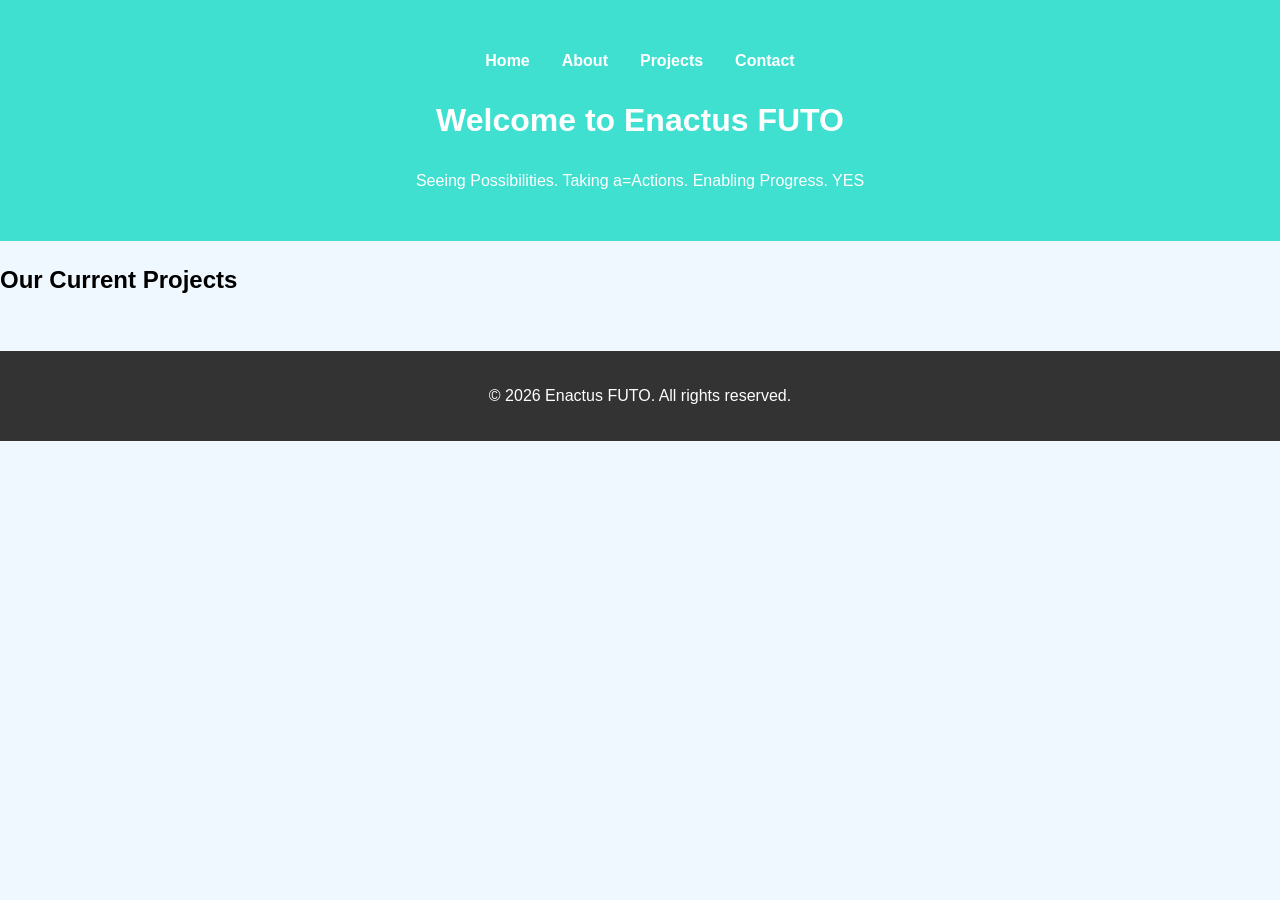
==== index.html @ 70b92ece "Update index.html" ====
<!DOCTYPE html>
<html lang="en">
<head>
  <meta charset="UTF-8">
  <meta name="viewport" content="width=device-width, initial-scale=1.0">
  <title>Enactus FUTO</title>
  <link rel="stylesheet" href="css/style.css">
</head>
<body>
  <header>
    <nav>
      <ul>
        <li><a href="index.html">Home</a></li>
        <li><a href="about.html">About</a></li>
        <li><a href="projects.html">Projects</a></li>
        <li><a href="contact.html">Contact</a></li>
      </ul>
    </nav>
    <h1>Welcome to Enactus FUTO</h1>
    <p>Seeing Possibilities. Taking a=Actions. Enabling Progress. YES</p>
  </header>

  <main>
    <section id="highlight">
      <h2>Our Current Projects</h2>
      <div class="projects-container">
        <!-- Project cards go here -->
      </div>
    </section>
  </main>

  <footer>
    <p>&copy; 2026 Enactus FUTO. All rights reserved.</p>
  </footer>
</body>
</html>
---- css/style.css ----
body {
  font-family: Arial, sans-serif;
  margin: 0;
  padding: 0;
  line-height: 1.6;
  background-color: #f0f8ff; /* turquoise-ish vibe */
}

header {
  background-color: #40e0d0; /* turquoise */
  color: white;
  text-align: center;
  padding: 2rem 1rem;
}

nav ul {
  list-style: none;
  padding: 0;
  display: flex;
  justify-content: center;
  gap: 2rem;
}

nav a {
  color: white;
  text-decoration: none;
  font-weight: bold;
}

.projects-container {
  display: flex;
  flex-wrap: wrap;
  justify-content: center;
  gap: 1rem;
  padding: 1rem;
}

footer {
  text-align: center;
  padding: 1rem;
  background-color: #333;
  color: white;
}
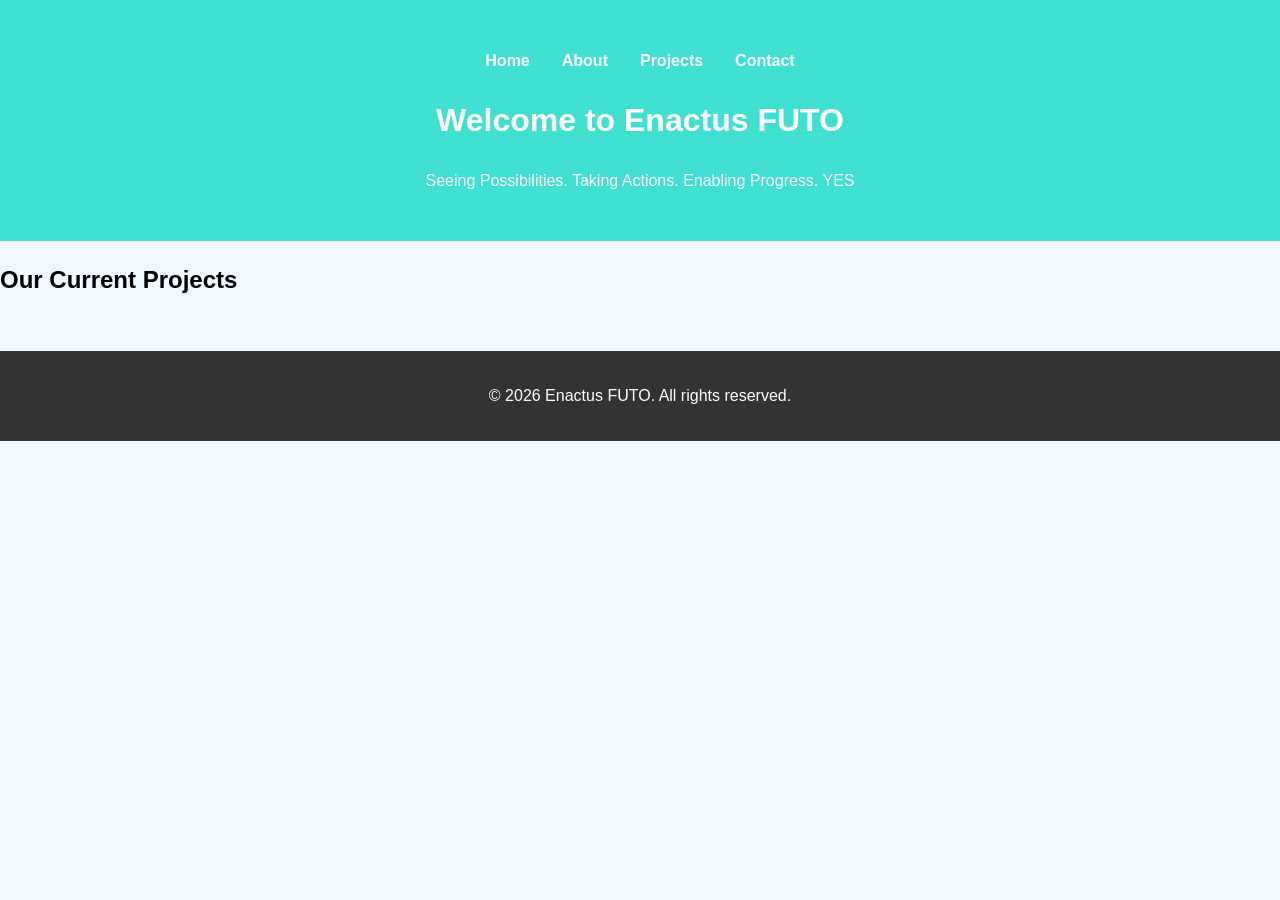
==== commit 3a50fb40: "Update index.html" ====
--- a/index.html
+++ b/index.html
@@ -17,7 +17,7 @@
       </ul>
     </nav>
     <h1>Welcome to Enactus FUTO</h1>
-    <p>Seeing Possibilities. Taking a=Actions. Enabling Progress. YES</p>
+    <p>Seeing Possibilities. Taking Actions. Enabling Progress. YES</p>
   </header>
 
   <main>
@@ -35,3 +35,4 @@
 </body>
 </html>
 
+
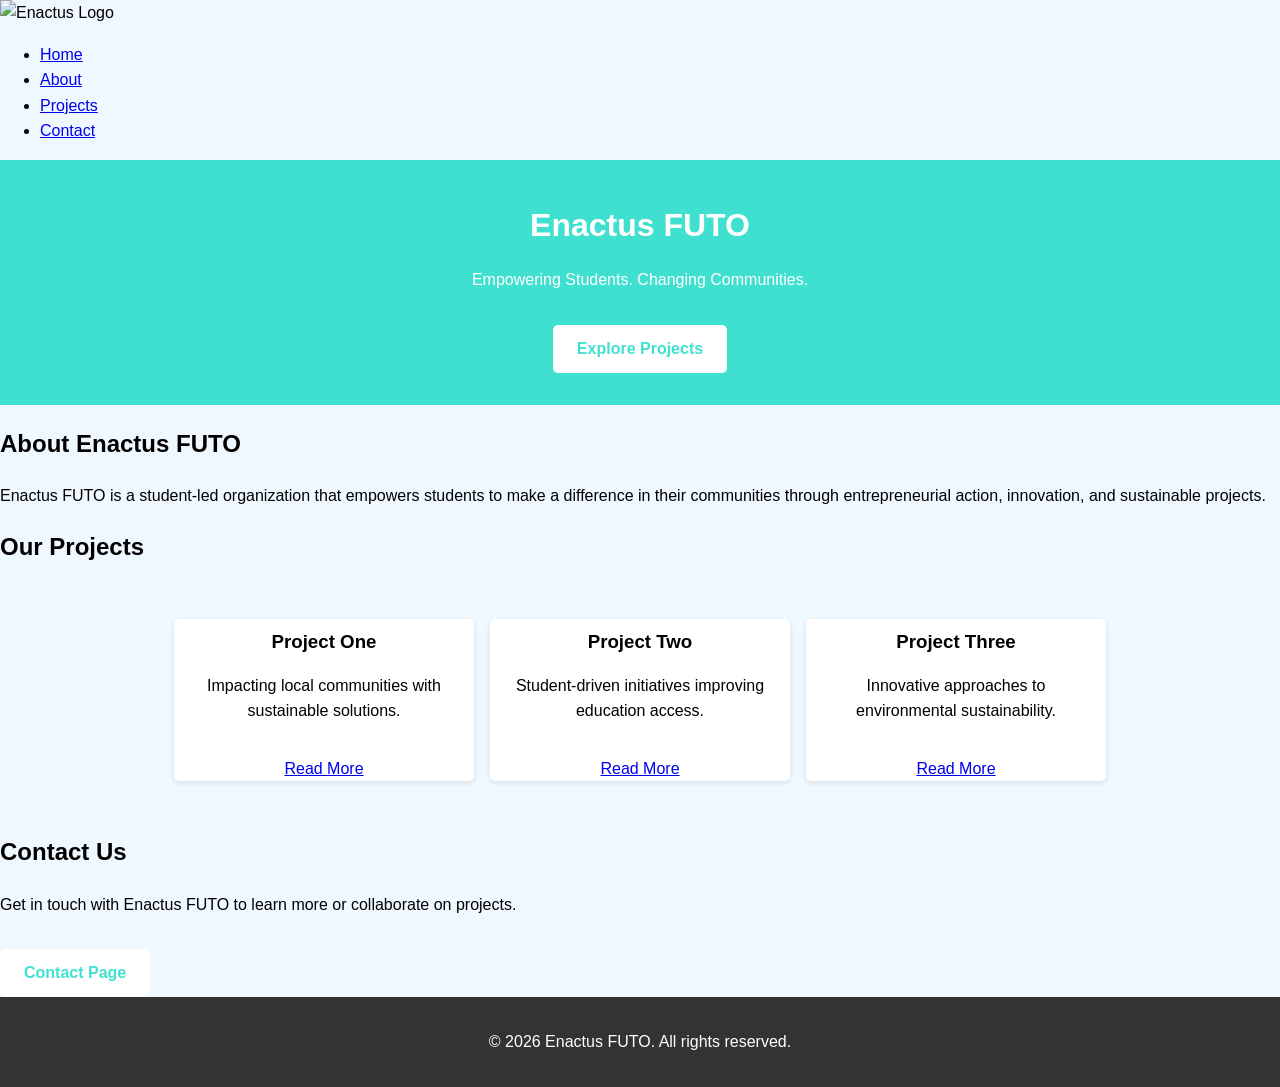
==== commit f32a7ba8: "Update index.html" ====
--- a/index.html
+++ b/index.html
@@ -5,34 +5,76 @@
   <meta name="viewport" content="width=device-width, initial-scale=1.0">
   <title>Enactus FUTO</title>
   <link rel="stylesheet" href="css/style.css">
+  <script defer src="js/main.js"></script>
+  <link href="https://fonts.googleapis.com/css2?family=Poppins:wght@600;700&family=Roboto&display=swap" rel="stylesheet">
 </head>
 <body>
-  <header>
-    <nav>
-      <ul>
-        <li><a href="index.html">Home</a></li>
-        <li><a href="about.html">About</a></li>
-        <li><a href="projects.html">Projects</a></li>
-        <li><a href="contact.html">Contact</a></li>
-      </ul>
-    </nav>
-    <h1>Welcome to Enactus FUTO</h1>
-    <p>Seeing Possibilities. Taking Actions. Enabling Progress. YES</p>
+
+  <!-- Navbar -->
+  <nav class="navbar">
+    <img src="assets/logos/enactus-logo.png" alt="Enactus Logo" class="logo">
+    <ul>
+      <li><a href="#home">Home</a></li>
+      <li><a href="#about">About</a></li>
+      <li><a href="#projects">Projects</a></li>
+      <li><a href="#contact">Contact</a></li>
+    </ul>
+  </nav>
+
+  <!-- Hero -->
+  <header id="home" class="hero">
+    <h1>Enactus FUTO</h1>
+    <p>Empowering Students. Changing Communities.</p>
+    <a href="#projects" class="btn">Explore Projects</a>
   </header>
 
-  <main>
-    <section id="highlight">
-      <h2>Our Current Projects</h2>
-      <div class="projects-container">
-        <!-- Project cards go here -->
+  <!-- About Preview -->
+  <section id="about" class="fade-in">
+    <h2>About Enactus FUTO</h2>
+    <p>Enactus FUTO is a student-led organization that empowers students to make a difference in their communities through entrepreneurial action, innovation, and sustainable projects.</p>
+  </section>
+
+  <!-- Projects Preview -->
+  <section id="projects" class="fade-in">
+    <h2>Our Projects</h2>
+    <div class="projects-container">
+      <div class="project-card">
+        <div class="project-img" style="background-image:url('assets/images/project1.jpg')"></div>
+        <div class="project-info">
+          <h3>Project One</h3>
+          <p>Impacting local communities with sustainable solutions.</p>
+          <a href="#" class="btn-small">Read More</a>
+        </div>
       </div>
-    </section>
-  </main>
+      <div class="project-card">
+        <div class="project-img" style="background-image:url('assets/images/project2.jpg')"></div>
+        <div class="project-info">
+          <h3>Project Two</h3>
+          <p>Student-driven initiatives improving education access.</p>
+          <a href="#" class="btn-small">Read More</a>
+        </div>
+      </div>
+      <div class="project-card">
+        <div class="project-img" style="background-image:url('assets/images/project3.jpg')"></div>
+        <div class="project-info">
+          <h3>Project Three</h3>
+          <p>Innovative approaches to environmental sustainability.</p>
+          <a href="#" class="btn-small">Read More</a>
+        </div>
+      </div>
+    </div>
+  </section>
+
+  <!-- Contact Preview -->
+  <section id="contact" class="fade-in">
+    <h2>Contact Us</h2>
+    <p>Get in touch with Enactus FUTO to learn more or collaborate on projects.</p>
+    <a href="contact.html" class="btn">Contact Page</a>
+  </section>
 
   <footer>
     <p>&copy; 2026 Enactus FUTO. All rights reserved.</p>
   </footer>
+
 </body>
 </html>
-
-
--- a/css/style.css
+++ b/css/style.css
@@ -2,29 +2,62 @@
   font-family: Arial, sans-serif;
   margin: 0;
   padding: 0;
+  background-color: #f0f8ff; /* turquoise vibe */
   line-height: 1.6;
-  background-color: #f0f8ff; /* turquoise-ish vibe */
 }
 
 header {
-  background-color: #40e0d0; /* turquoise */
+  background-color: #40e0d0;
   color: white;
   text-align: center;
-  padding: 2rem 1rem;
 }
 
-nav ul {
+header nav {
+  display: flex;
+  justify-content: space-between;
+  align-items: center;
+  padding: 1rem 2rem;
+}
+
+header nav ul {
+  display: flex;
   list-style: none;
-  padding: 0;
-  display: flex;
-  justify-content: center;
   gap: 2rem;
 }
 
-nav a {
+header nav a {
   color: white;
   text-decoration: none;
   font-weight: bold;
+}
+
+.logo {
+  width: 60px;
+  height: auto;
+}
+
+.hero {
+  padding: 2rem;
+}
+
+.hero h1 {
+  margin: 0.5rem 0;
+}
+
+.btn {
+  display: inline-block;
+  background-color: #fff;
+  color: #40e0d0;
+  padding: 0.7rem 1.5rem;
+  border-radius: 5px;
+  text-decoration: none;
+  margin-top: 1rem;
+  font-weight: bold;
+}
+
+.btn:hover {
+  background-color: #40e0d0;
+  color: #fff;
 }
 
 .projects-container {
@@ -32,7 +65,63 @@
   flex-wrap: wrap;
   justify-content: center;
   gap: 1rem;
-  padding: 1rem;
+  padding: 2rem;
+}
+
+.project-card {
+  background-color: white;
+  border-radius: 5px;
+  overflow: hidden;
+  width: 300px;
+  box-shadow: 0 2px 5px rgba(0,0,0,0.1);
+  text-align: center;
+}
+
+.project-card img {
+  width: 100%;
+  height: 200px;
+  object-fit: cover;
+}
+
+.project-card h3 {
+  margin: 0.5rem 0;
+}
+
+.project-card p {
+  padding: 0 1rem 1rem;
+}
+
+.page-content {
+  padding: 2rem;
+  max-width: 1000px;
+  margin: auto;
+}
+
+form {
+  display: flex;
+  flex-direction: column;
+  gap: 1rem;
+}
+
+input, textarea {
+  padding: 0.5rem;
+  border-radius: 5px;
+  border: 1px solid #ccc;
+  width: 100%;
+}
+
+button {
+  padding: 0.7rem;
+  background-color: #40e0d0;
+  border: none;
+  color: white;
+  font-weight: bold;
+  border-radius: 5px;
+  cursor: pointer;
+}
+
+button:hover {
+  background-color: #36c5b8;
 }
 
 footer {
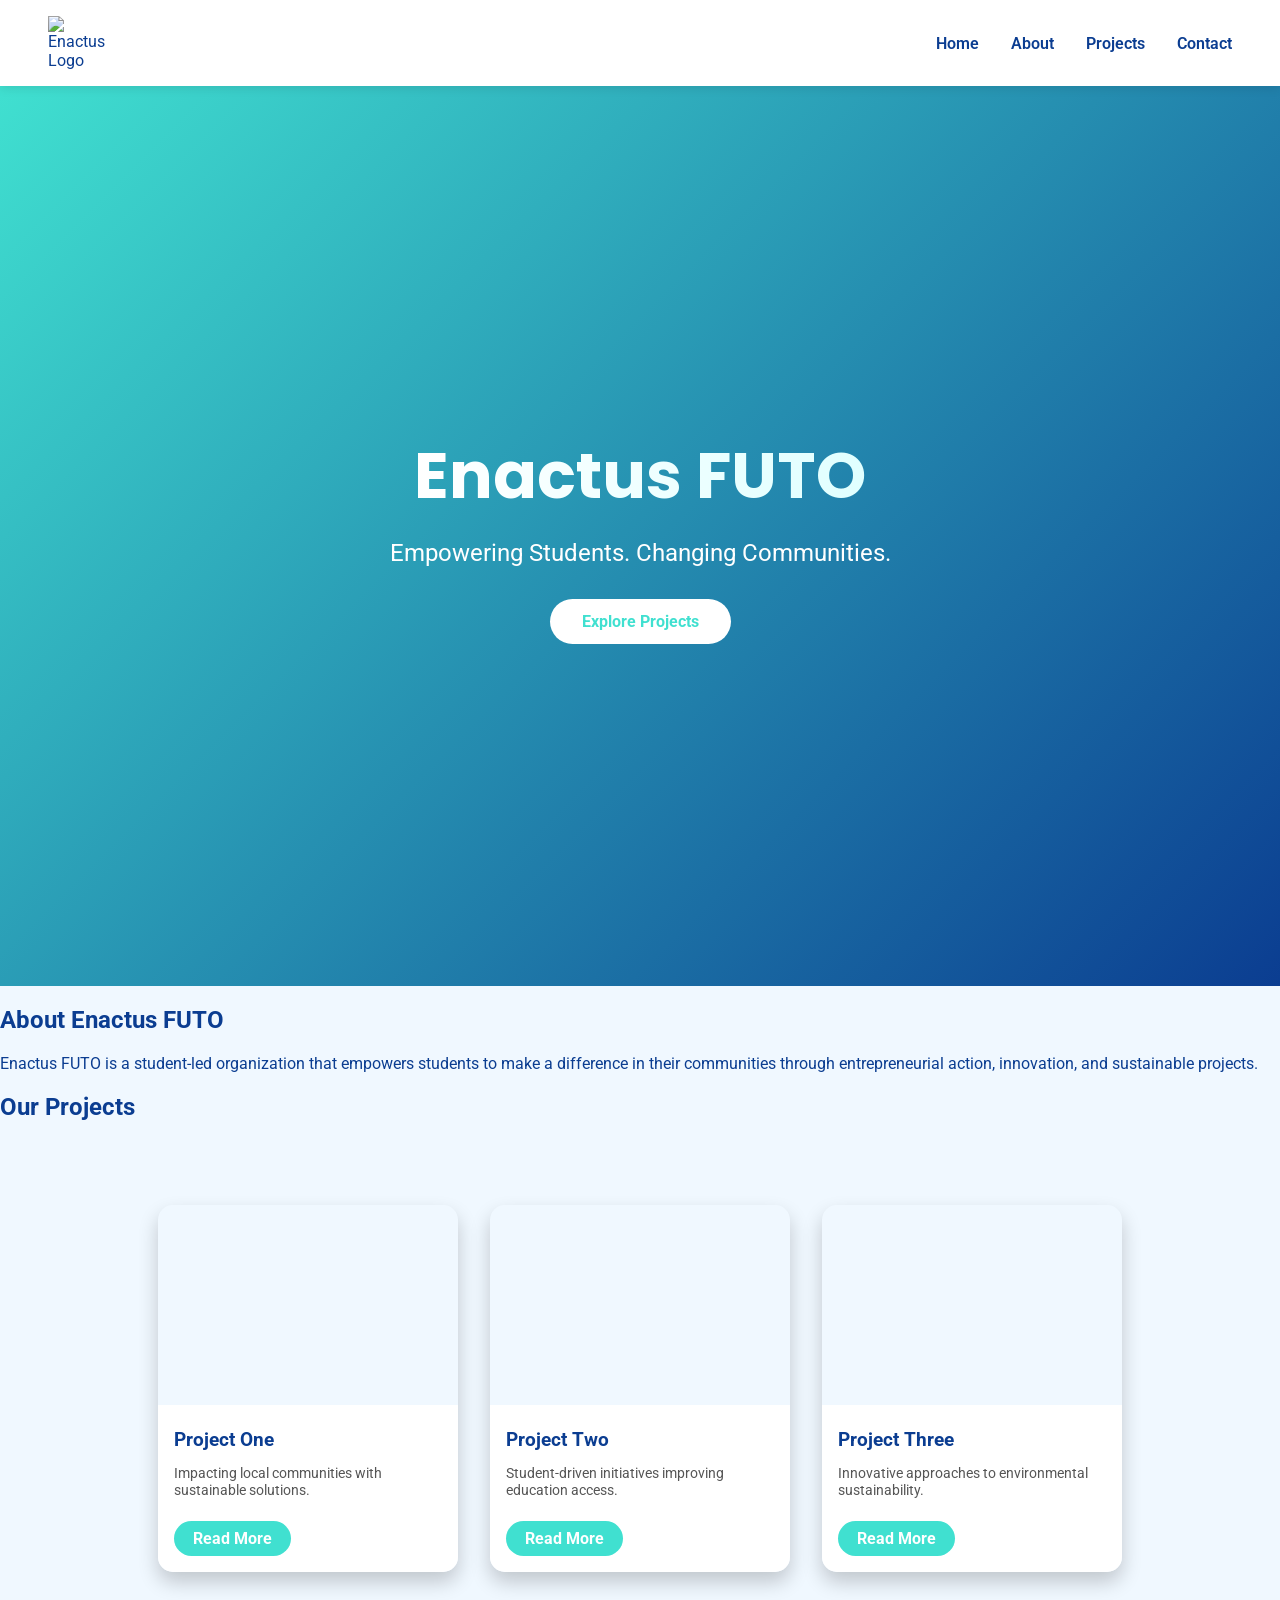
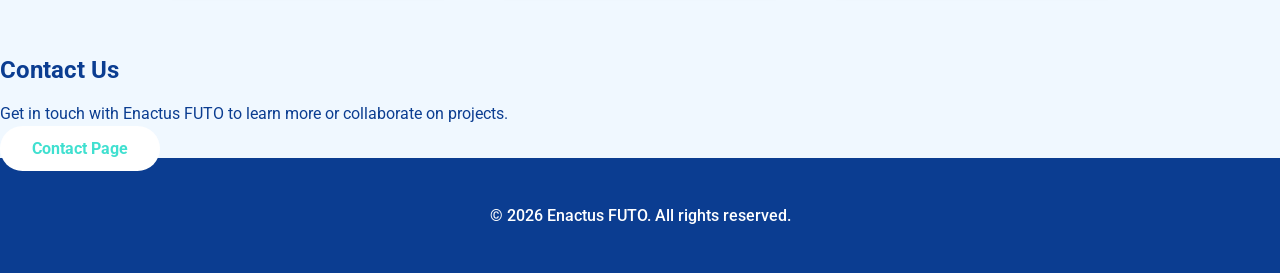
==== commit e732929d: "Update index.html" ====
--- a/index.html
+++ b/index.html
@@ -14,10 +14,10 @@
   <nav class="navbar">
     <img src="assets/logos/enactus-logo.png" alt="Enactus Logo" class="logo">
     <ul>
-      <li><a href="#home">Home</a></li>
-      <li><a href="#about">About</a></li>
-      <li><a href="#projects">Projects</a></li>
-      <li><a href="#contact">Contact</a></li>
+      <li><a href="index.html">Home</a></li>
+      <li><a href="about.html">About</a></li>
+      <li><a href="projects.html">Projects</a></li>
+      <li><a href="contact.html">Contact</a></li>
     </ul>
   </nav>
 
@@ -78,3 +78,4 @@
 
 </body>
 </html>
+
--- a/css/style.css
+++ b/css/style.css
@@ -1,34 +1,43 @@
+/* Fonts */
+@import url('https://fonts.googleapis.com/css2?family=Poppins:wght@600;700&family=Roboto&display=swap');
+
 body {
-  font-family: Arial, sans-serif;
+  font-family: 'Roboto', sans-serif;
   margin: 0;
   padding: 0;
-  background-color: #f0f8ff; /* turquoise vibe */
-  line-height: 1.6;
+  background-color: #f0f8ff;
+  color: #0B3D91;
+  scroll-behavior: smooth;
 }
 
-header {
-  background-color: #40e0d0;
-  color: white;
-  text-align: center;
-}
-
-header nav {
+/* Navbar */
+.navbar {
   display: flex;
   justify-content: space-between;
   align-items: center;
-  padding: 1rem 2rem;
+  padding: 1rem 3rem;
+  position: sticky;
+  top: 0;
+  background-color: rgba(255,255,255,0.95);
+  box-shadow: 0 2px 10px rgba(0,0,0,0.1);
+  z-index: 1000;
 }
 
-header nav ul {
+.navbar ul {
   display: flex;
   list-style: none;
   gap: 2rem;
 }
 
-header nav a {
-  color: white;
+.navbar a {
   text-decoration: none;
-  font-weight: bold;
+  color: #0B3D91;
+  font-weight: 600;
+  transition: color 0.3s ease;
+}
+
+.navbar a:hover {
+  color: #40E0D0;
 }
 
 .logo {
@@ -36,67 +45,115 @@
   height: auto;
 }
 
+/* Hero */
 .hero {
-  padding: 2rem;
+  height: 100vh;
+  display: flex;
+  flex-direction: column;
+  justify-content: center;
+  align-items: center;
+  background: linear-gradient(135deg, #40E0D0, #0B3D91);
+  color: white;
+  text-align: center;
 }
 
 .hero h1 {
-  margin: 0.5rem 0;
+  font-family: 'Poppins', sans-serif;
+  font-size: 4rem;
+  margin: 0;
+  background: linear-gradient(to right, #fff, #e0ffff);
+  -webkit-background-clip: text;
+  -webkit-text-fill-color: transparent;
+}
+
+.hero p {
+  font-size: 1.5rem;
+  margin: 1rem 0 2rem 0;
 }
 
 .btn {
-  display: inline-block;
   background-color: #fff;
-  color: #40e0d0;
-  padding: 0.7rem 1.5rem;
-  border-radius: 5px;
+  color: #40E0D0;
+  padding: 0.8rem 2rem;
+  border-radius: 50px;
+  font-weight: bold;
   text-decoration: none;
-  margin-top: 1rem;
-  font-weight: bold;
+  transition: 0.3s ease;
 }
 
 .btn:hover {
-  background-color: #40e0d0;
-  color: #fff;
+  background-color: #40E0D0;
+  color: white;
+  transform: translateY(-3px);
 }
 
+/* Projects */
 .projects-container {
   display: flex;
   flex-wrap: wrap;
   justify-content: center;
-  gap: 1rem;
-  padding: 2rem;
+  gap: 2rem;
+  padding: 4rem 2rem;
 }
 
 .project-card {
-  background-color: white;
-  border-radius: 5px;
+  width: 300px;
+  border-radius: 15px;
   overflow: hidden;
-  width: 300px;
-  box-shadow: 0 2px 5px rgba(0,0,0,0.1);
-  text-align: center;
+  box-shadow: 0 10px 20px rgba(0,0,0,0.2);
+  transition: transform 0.3s ease, box-shadow 0.3s ease;
+  cursor: pointer;
 }
 
-.project-card img {
-  width: 100%;
-  height: 200px;
-  object-fit: cover;
+.project-card:hover {
+  transform: translateY(-10px);
+  box-shadow: 0 15px 25px rgba(0,0,0,0.3);
 }
 
-.project-card h3 {
+.project-img {
+  height: 200px;
+  background-size: cover;
+  background-position: center;
+}
+
+.project-info {
+  padding: 1rem;
+  background-color: white;
+}
+
+.project-info h3 {
   margin: 0.5rem 0;
 }
 
-.project-card p {
-  padding: 0 1rem 1rem;
+.project-info p {
+  font-size: 0.9rem;
+  color: #555;
 }
 
+.btn-small {
+  display: inline-block;
+  margin-top: 0.5rem;
+  padding: 0.5rem 1.2rem;
+  background-color: #40E0D0;
+  color: white;
+  border-radius: 25px;
+  text-decoration: none;
+  font-weight: bold;
+  transition: 0.3s ease;
+}
+
+.btn-small:hover {
+  background-color: #0B3D91;
+}
+
+/* Sections */
 .page-content {
-  padding: 2rem;
+  padding: 4rem 2rem;
   max-width: 1000px;
   margin: auto;
 }
 
+/* Form */
 form {
   display: flex;
   flex-direction: column;
@@ -112,7 +169,7 @@
 
 button {
   padding: 0.7rem;
-  background-color: #40e0d0;
+  background-color: #40E0D0;
   border: none;
   color: white;
   font-weight: bold;
@@ -121,12 +178,18 @@
 }
 
 button:hover {
-  background-color: #36c5b8;
+  background-color: #0B3D91;
 }
 
+/* Footer */
 footer {
   text-align: center;
-  padding: 1rem;
-  background-color: #333;
+  padding: 2rem;
+  background-color: #0B3D91;
   color: white;
+  font-weight: 500;
 }
+
+/* Fade-in Animations */
+.fade-in { opacity: 0; transform: translateY(50px); transition: all 1s ease; }
+.fade-in.appear { opacity: 1; transform: translateY(0); }
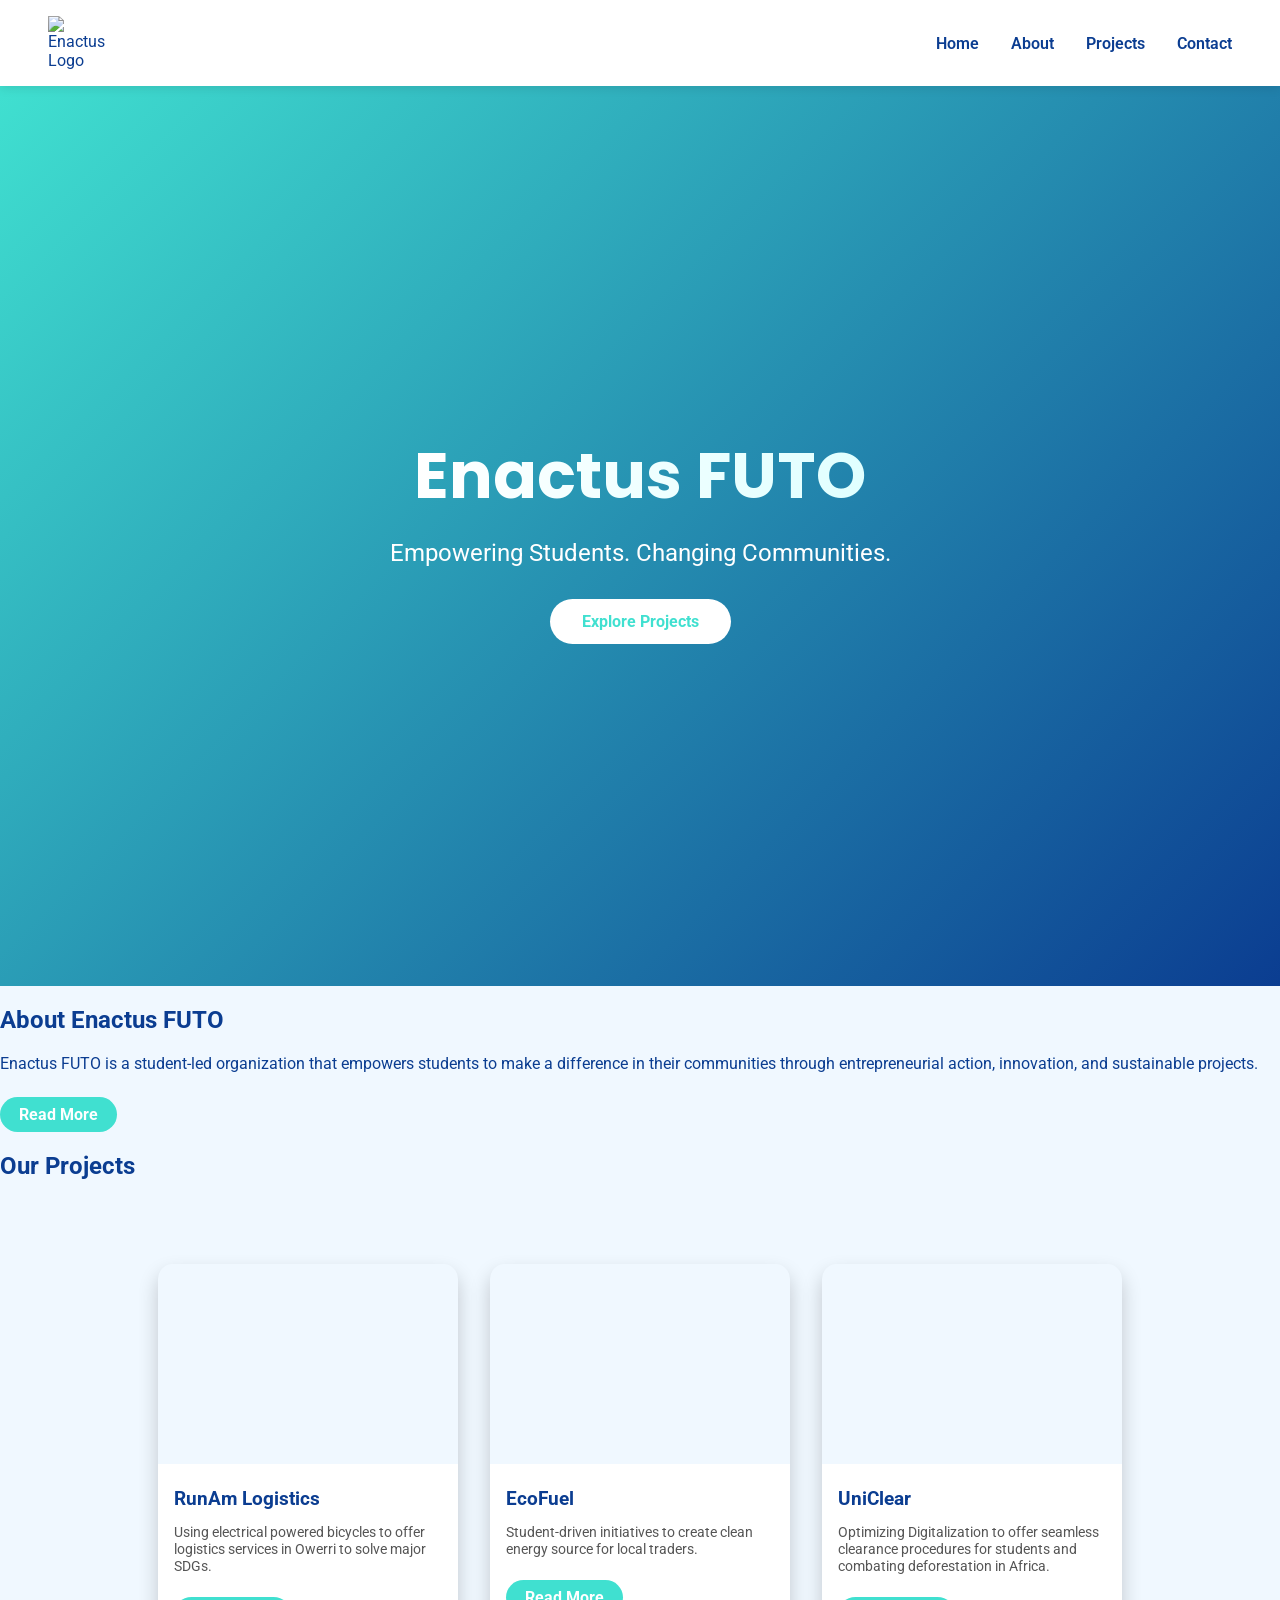
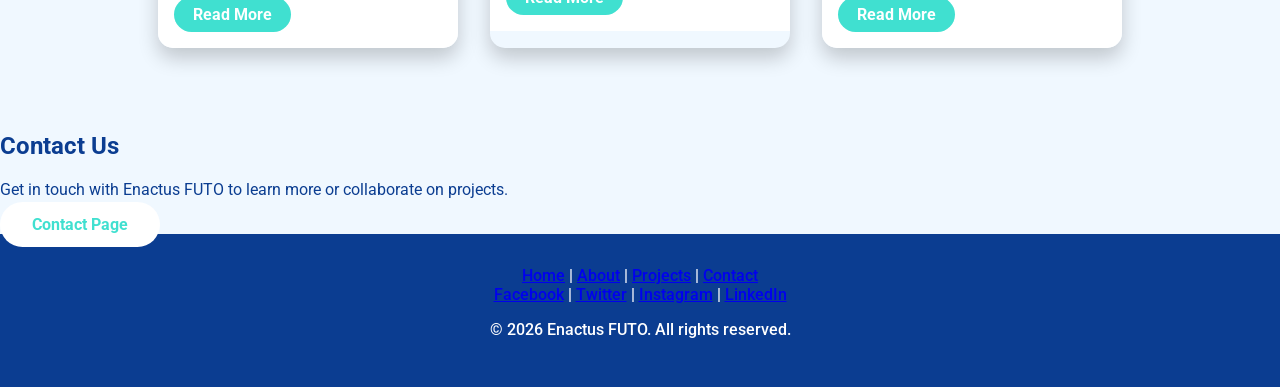
==== commit e32b512c: "Update index.html" ====
--- a/index.html
+++ b/index.html
@@ -4,9 +4,29 @@
   <meta charset="UTF-8">
   <meta name="viewport" content="width=device-width, initial-scale=1.0">
   <title>Enactus FUTO</title>
+
+  <!-- SEO Meta -->
+  <meta name="description" content="Enactus FUTO: Empowering students to change communities through sustainable projects and social innovation.">
+  <meta name="keywords" content="Enactus, FUTO, student projects, social innovation, community development, Nigeria, sustainable projects">
+  <meta name="author" content="Enactus FUTO">
+  <meta name="robots" content="index, follow">
+
+  <!-- Open Graph -->
+  <meta property="og:title" content="Enactus FUTO - Empowering Students, Changing Communities">
+  <meta property="og:description" content="Join Enactus FUTO in creating sustainable social impact through innovative student-led projects.">
+  <meta property="og:image" content="https://yourdomain.com/assets/logos/enactus-logo.png">
+  <meta property="og:url" content="https://yourdomain.com">
+  <meta property="og:type" content="website">
+
+  <!-- Twitter Card -->
+  <meta name="twitter:card" content="summary_large_image">
+  <meta name="twitter:title" content="Enactus FUTO - Empowering Students, Changing Communities">
+  <meta name="twitter:description" content="Join Enactus FUTO in creating sustainable social impact through innovative student-led projects.">
+  <meta name="twitter:image" content="https://yourdomain.com/assets/logos/enactus-logo.png">
+
   <link rel="stylesheet" href="css/style.css">
+  <link href="https://fonts.googleapis.com/css2?family=Poppins:wght@600;700&family=Roboto&display=swap" rel="stylesheet">
   <script defer src="js/main.js"></script>
-  <link href="https://fonts.googleapis.com/css2?family=Poppins:wght@600;700&family=Roboto&display=swap" rel="stylesheet">
 </head>
 <body>
 
@@ -25,13 +45,14 @@
   <header id="home" class="hero">
     <h1>Enactus FUTO</h1>
     <p>Empowering Students. Changing Communities.</p>
-    <a href="#projects" class="btn">Explore Projects</a>
+    <a href="projects.html" class="btn">Explore Projects</a>
   </header>
 
   <!-- About Preview -->
   <section id="about" class="fade-in">
     <h2>About Enactus FUTO</h2>
     <p>Enactus FUTO is a student-led organization that empowers students to make a difference in their communities through entrepreneurial action, innovation, and sustainable projects.</p>
+    <a href="about.html" class="btn-small">Read More</a>
   </section>
 
   <!-- Projects Preview -->
@@ -39,27 +60,27 @@
     <h2>Our Projects</h2>
     <div class="projects-container">
       <div class="project-card">
-        <div class="project-img" style="background-image:url('assets/images/project1.jpg')"></div>
+        <div class="project-img" style="background-image:url('assets/images/project1.jpg')" alt="Project One"></div>
         <div class="project-info">
-          <h3>Project One</h3>
-          <p>Impacting local communities with sustainable solutions.</p>
-          <a href="#" class="btn-small">Read More</a>
+          <h3>RunAm Logistics</h3>
+          <p>Using electrical powered bicycles to offer logistics services in Owerri to solve major SDGs.</p>
+          <a href="projects.html" class="btn-small">Read More</a>
         </div>
       </div>
       <div class="project-card">
-        <div class="project-img" style="background-image:url('assets/images/project2.jpg')"></div>
+        <div class="project-img" style="background-image:url('assets/images/project2.jpg')" alt="Project Two"></div>
         <div class="project-info">
-          <h3>Project Two</h3>
-          <p>Student-driven initiatives improving education access.</p>
-          <a href="#" class="btn-small">Read More</a>
+          <h3>EcoFuel</h3>
+          <p>Student-driven initiatives to create clean energy source for local traders.</p>
+          <a href="projects.html" class="btn-small">Read More</a>
         </div>
       </div>
       <div class="project-card">
-        <div class="project-img" style="background-image:url('assets/images/project3.jpg')"></div>
+        <div class="project-img" style="background-image:url('assets/images/project3.jpg')" alt="Project Three"></div>
         <div class="project-info">
-          <h3>Project Three</h3>
-          <p>Innovative approaches to environmental sustainability.</p>
-          <a href="#" class="btn-small">Read More</a>
+          <h3>UniClear</h3>
+          <p>Optimizing Digitalization to offer seamless clearance procedures for students and combating deforestation in Africa.</p>
+          <a href="projects.html" class="btn-small">Read More</a>
         </div>
       </div>
     </div>
@@ -72,10 +93,24 @@
     <a href="contact.html" class="btn">Contact Page</a>
   </section>
 
+  <!-- Footer -->
   <footer>
-    <p>&copy; 2026 Enactus FUTO. All rights reserved.</p>
+    <div class="footer-container">
+      <div class="footer-links">
+        <a href="index.html">Home</a> |
+        <a href="about.html">About</a> |
+        <a href="projects.html">Projects</a> |
+        <a href="contact.html">Contact</a>
+      </div>
+      <div class="footer-social">
+        <a href="https://facebook.com/enactusfuto" target="_blank">Facebook</a> |
+        <a href="https://twitter.com/enactusfuto" target="_blank">Twitter</a> |
+        <a href="https://instagram.com/enactusfuto" target="_blank">Instagram</a> |
+        <a href="https://linkedin.com/company/enactusfuto" target="_blank">LinkedIn</a>
+      </div>
+      <p>&copy; 2026 Enactus FUTO. All rights reserved.</p>
+    </div>
   </footer>
 
 </body>
 </html>
-
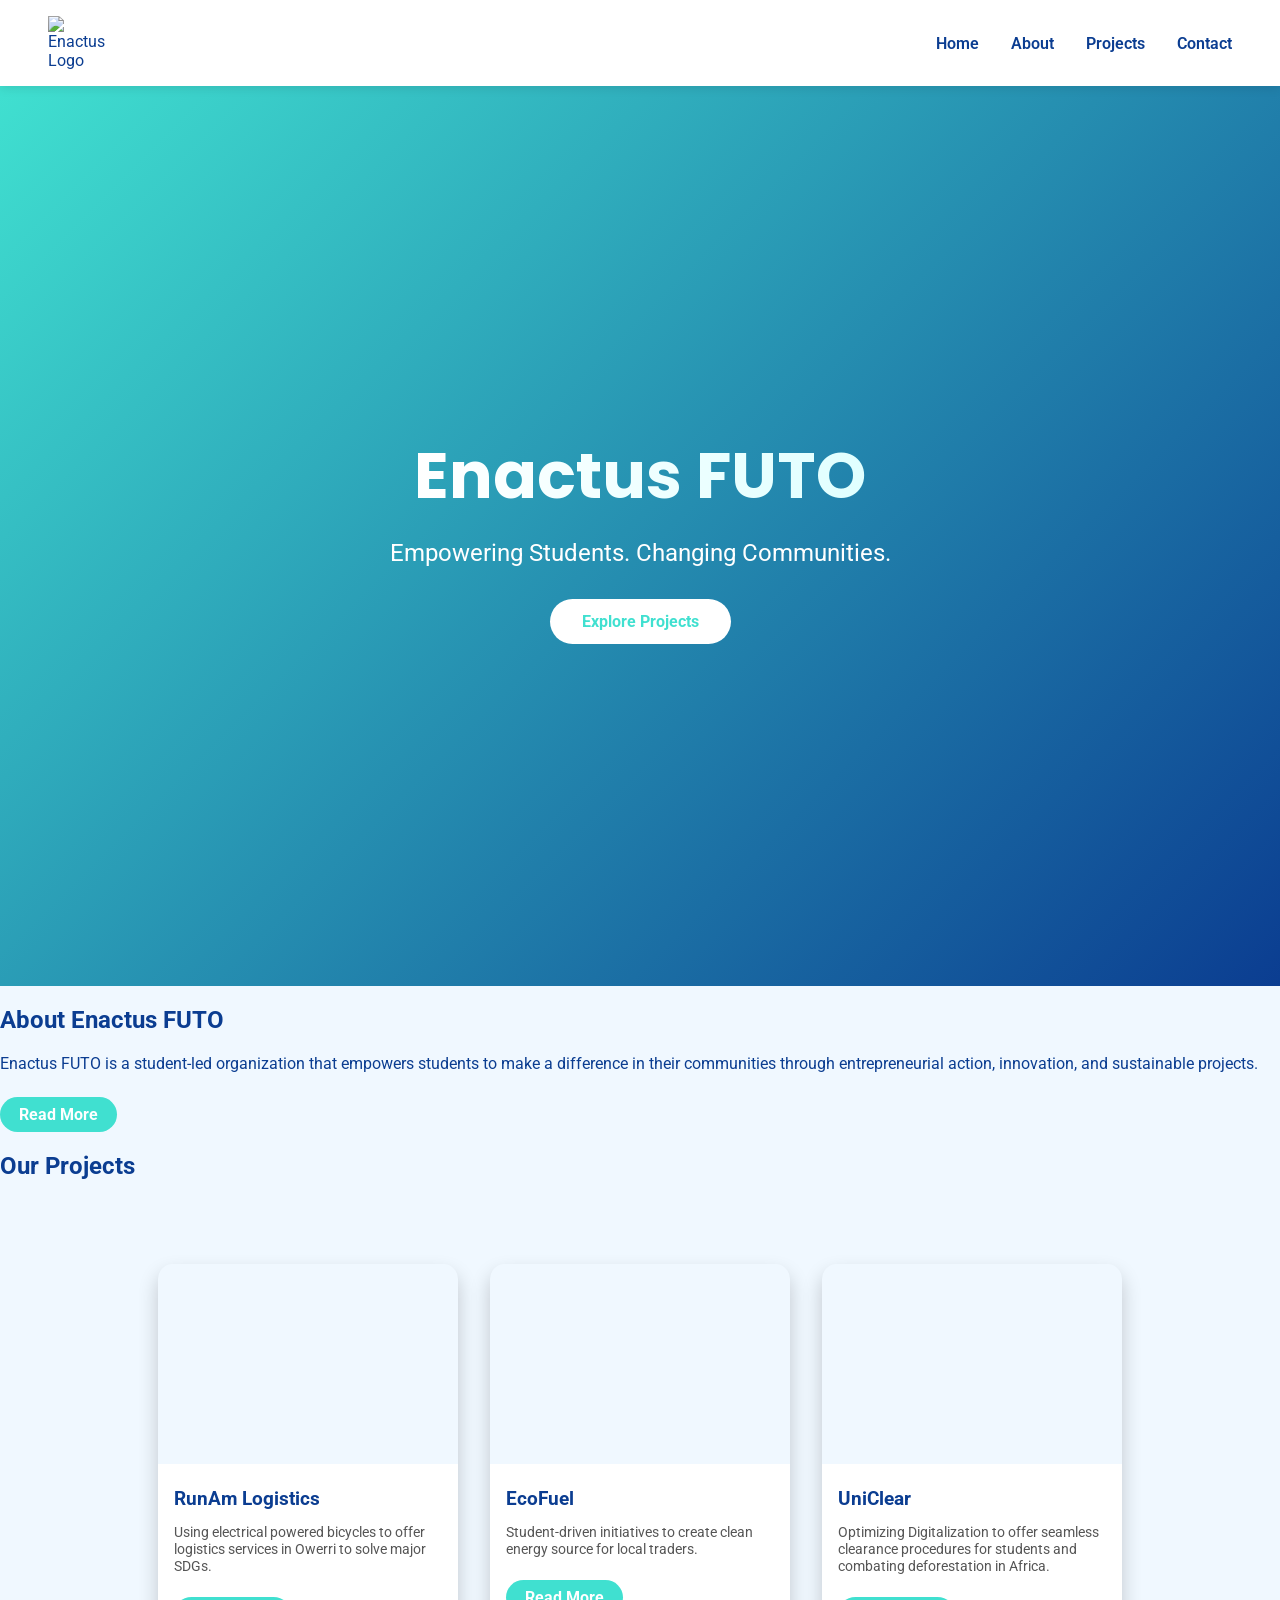
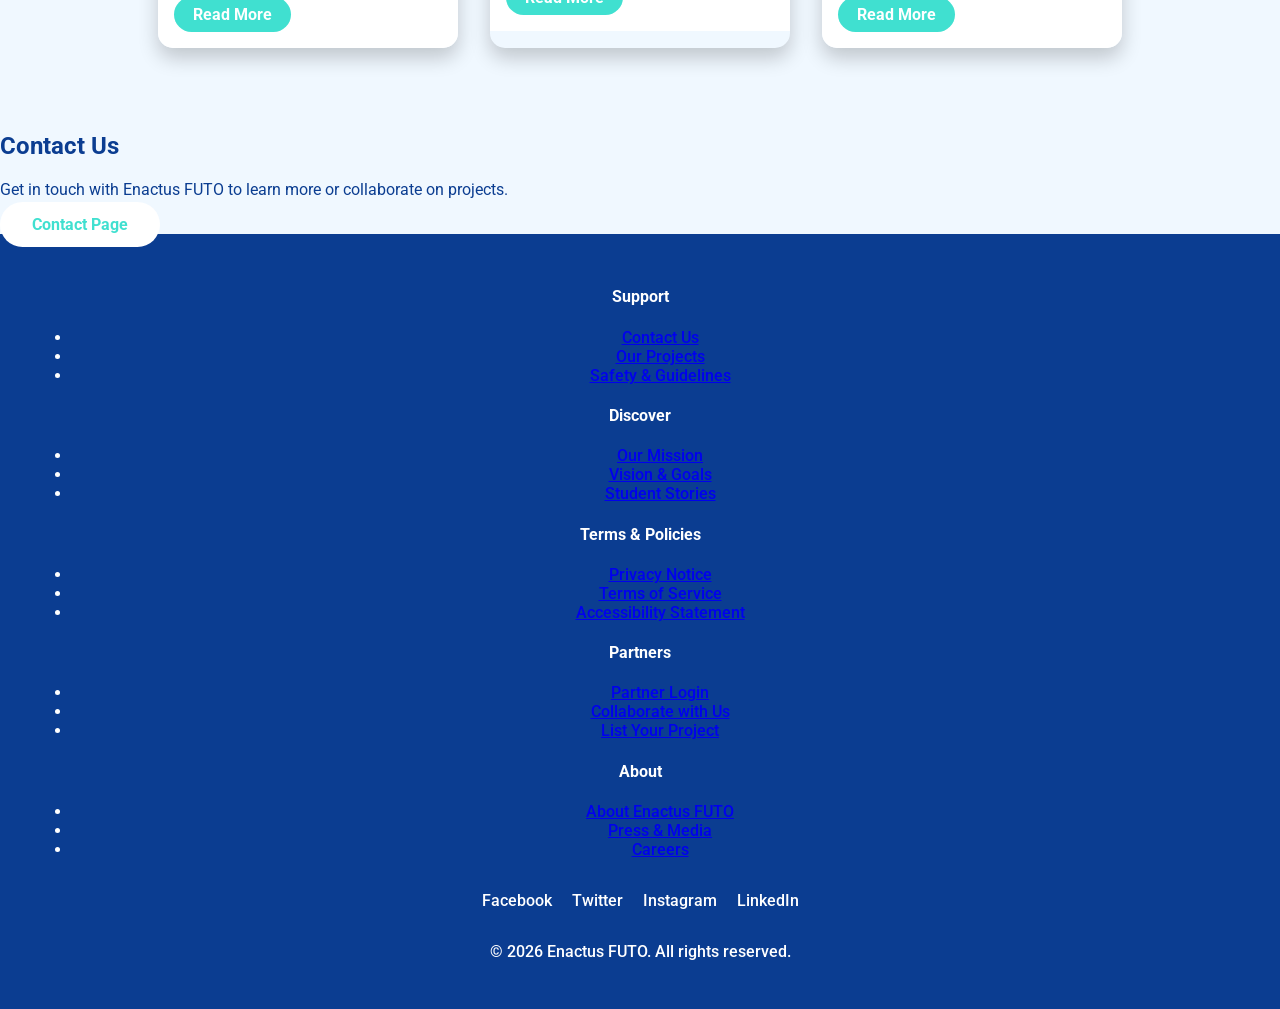
==== commit caba7450: "Update index.html" ====
--- a/index.html
+++ b/index.html
@@ -96,19 +96,70 @@
   <!-- Footer -->
   <footer>
     <div class="footer-container">
-      <div class="footer-links">
-        <a href="index.html">Home</a> |
-        <a href="about.html">About</a> |
-        <a href="projects.html">Projects</a> |
-        <a href="contact.html">Contact</a>
+
+      <div class="footer-columns">
+
+        <!-- Support -->
+        <div class="footer-column">
+          <h4>Support</h4>
+          <ul>
+            <li><a href="contact.html">Contact Us</a></li>
+            <li><a href="projects.html">Our Projects</a></li>
+            <li><a href="#">Safety & Guidelines</a></li>
+          </ul>
+        </div>
+
+        <!-- Discover -->
+        <div class="footer-column">
+          <h4>Discover</h4>
+          <ul>
+            <li><a href="about.html">Our Mission</a></li>
+            <li><a href="about.html">Vision & Goals</a></li>
+            <li><a href="#">Student Stories</a></li>
+          </ul>
+        </div>
+
+        <!-- Terms & Policies -->
+        <div class="footer-column">
+          <h4>Terms & Policies</h4>
+          <ul>
+            <li><a href="#">Privacy Notice</a></li>
+            <li><a href="#">Terms of Service</a></li>
+            <li><a href="#">Accessibility Statement</a></li>
+          </ul>
+        </div>
+
+        <!-- Partners -->
+        <div class="footer-column">
+          <h4>Partners</h4>
+          <ul>
+            <li><a href="#">Partner Login</a></li>
+            <li><a href="#">Collaborate with Us</a></li>
+            <li><a href="#">List Your Project</a></li>
+          </ul>
+        </div>
+
+        <!-- About -->
+        <div class="footer-column">
+          <h4>About</h4>
+          <ul>
+            <li><a href="about.html">About Enactus FUTO</a></li>
+            <li><a href="#">Press & Media</a></li>
+            <li><a href="#">Careers</a></li>
+          </ul>
+        </div>
+
       </div>
+
+      <!-- Social Links -->
       <div class="footer-social">
-        <a href="https://facebook.com/enactusfuto" target="_blank">Facebook</a> |
-        <a href="https://twitter.com/enactusfuto" target="_blank">Twitter</a> |
-        <a href="https://instagram.com/enactusfuto" target="_blank">Instagram</a> |
+        <a href="https://facebook.com/enactusfuto" target="_blank">Facebook</a>
+        <a href="https://twitter.com/enactusfuto" target="_blank">Twitter</a>
+        <a href="https://instagram.com/enactusfuto" target="_blank">Instagram</a>
         <a href="https://linkedin.com/company/enactusfuto" target="_blank">LinkedIn</a>
       </div>
-      <p>&copy; 2026 Enactus FUTO. All rights reserved.</p>
+
+      <p class="footer-copy">&copy; 2026 Enactus FUTO. All rights reserved.</p>
     </div>
   </footer>
 
--- a/css/style.css
+++ b/css/style.css
@@ -181,15 +181,31 @@
   background-color: #0B3D91;
 }
 
-/* Footer */
-footer {
+/* Footer styles */
+.footer-container {
   text-align: center;
   padding: 2rem;
   background-color: #0B3D91;
   color: white;
   font-weight: 500;
-}
-
-/* Fade-in Animations */
+  display: flex;
+  flex-direction: column;
+  gap: 1rem;
+}
+
+.footer-links a,
+.footer-social a {
+  color: white;
+  text-decoration: none;
+  margin: 0 0.5rem;
+  transition: color 0.3s ease;
+}
+
+.footer-links a:hover,
+.footer-social a:hover {
+  color: #40E0D0;
+}
+
+/* Fade-in */
 .fade-in { opacity: 0; transform: translateY(50px); transition: all 1s ease; }
 .fade-in.appear { opacity: 1; transform: translateY(0); }
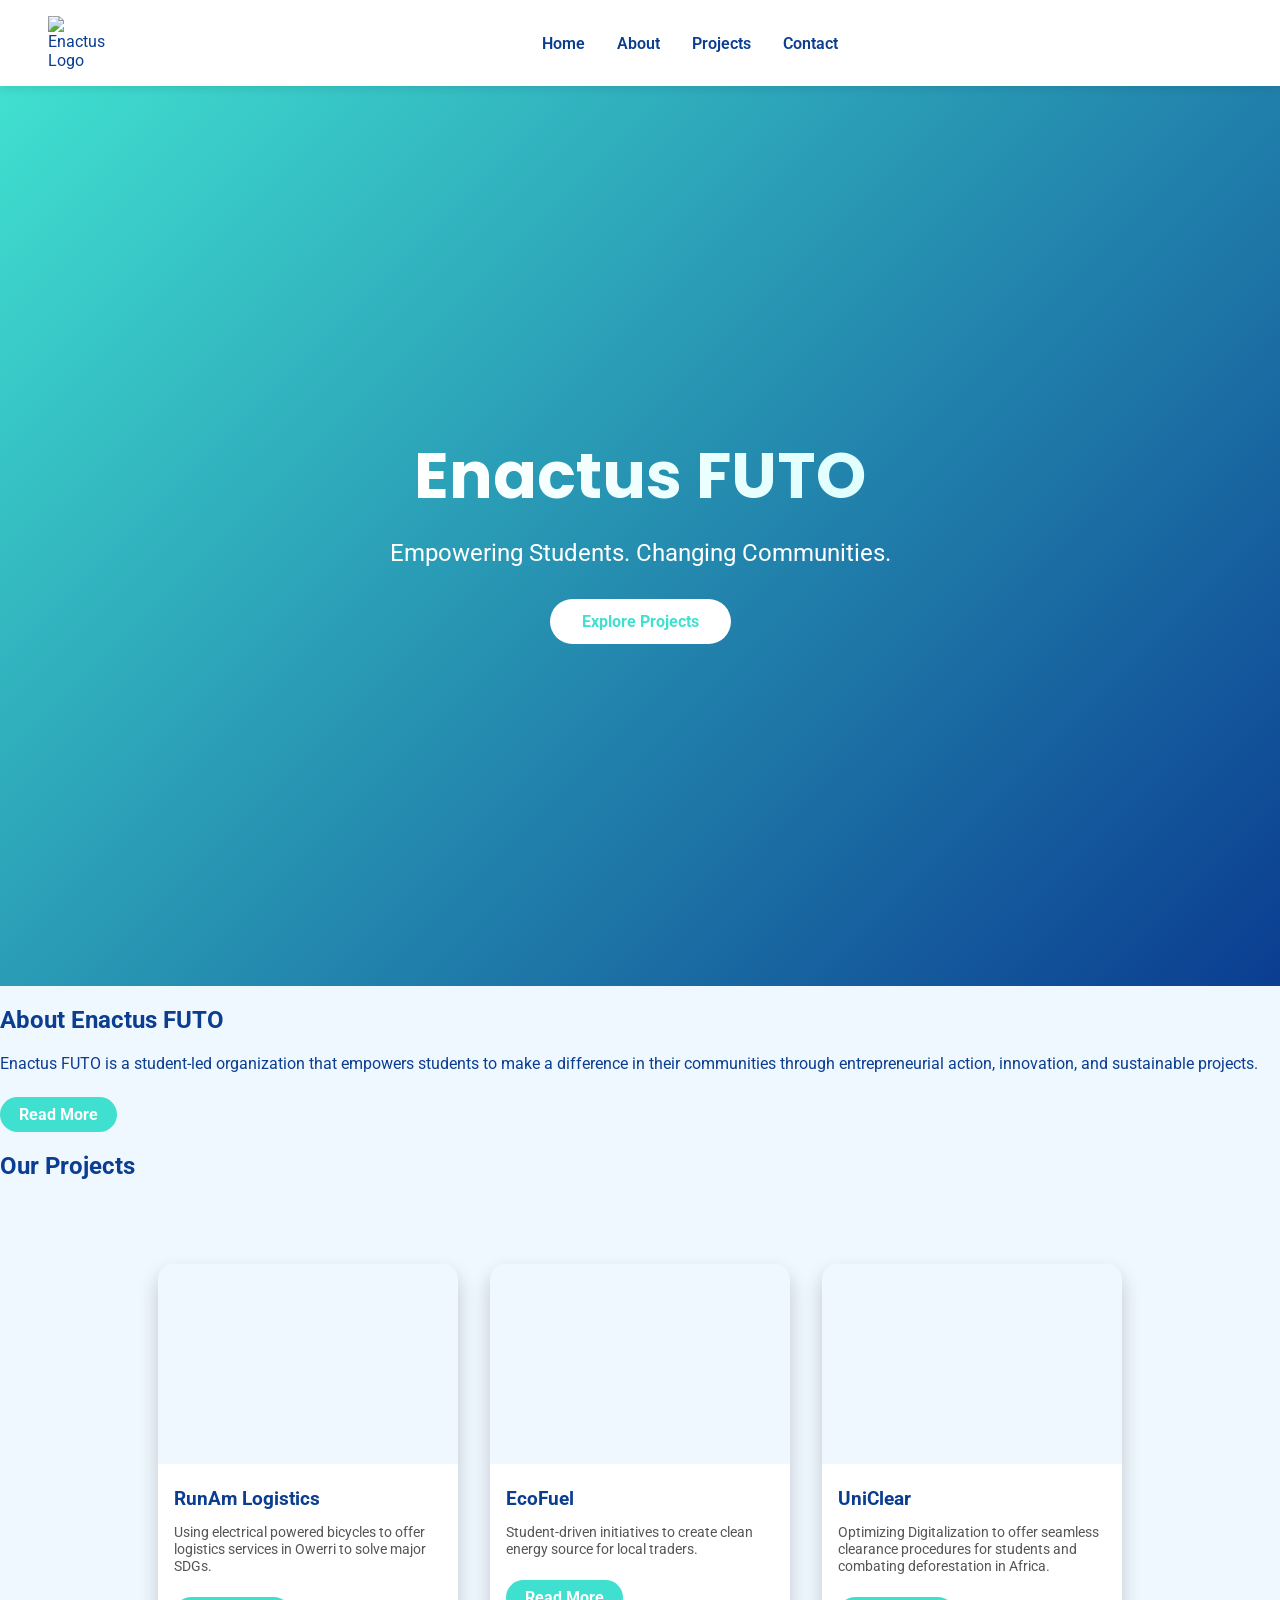
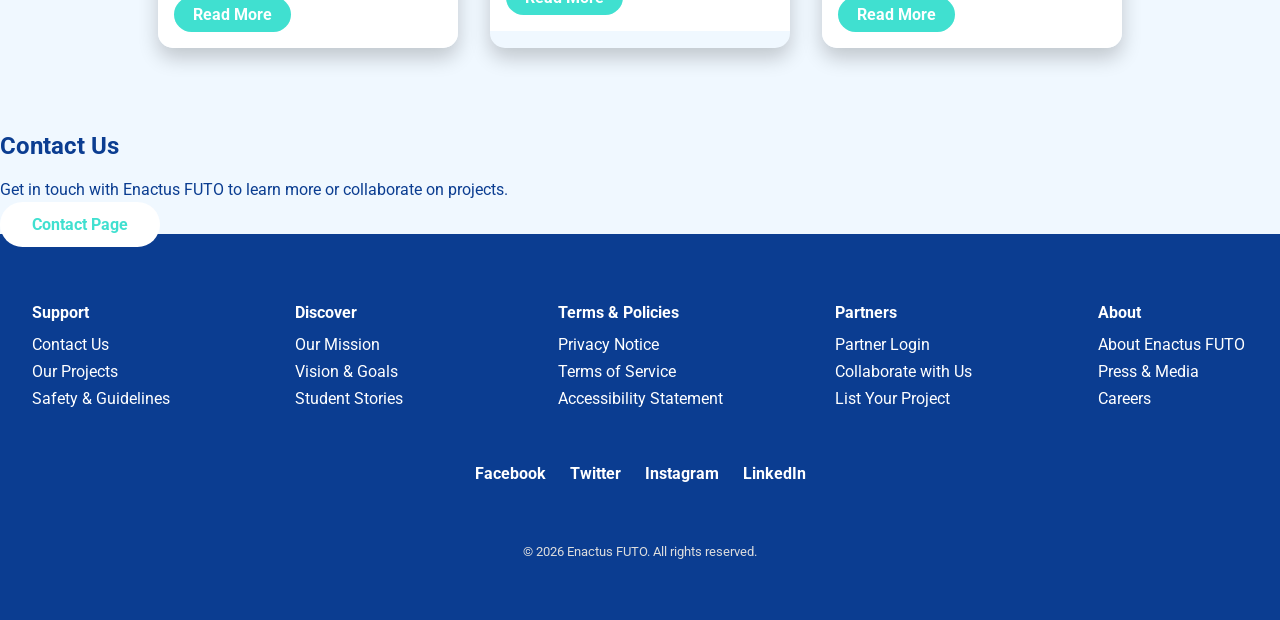
==== commit 97e2013c: "Update index.html" ====
--- a/index.html
+++ b/index.html
@@ -33,12 +33,19 @@
   <!-- Navbar -->
   <nav class="navbar">
     <img src="assets/logos/enactus-logo.png" alt="Enactus Logo" class="logo">
+    <div class="nav-links" id="navLinks">
     <ul>
       <li><a href="index.html">Home</a></li>
       <li><a href="about.html">About</a></li>
       <li><a href="projects.html">Projects</a></li>
       <li><a href="contact.html">Contact</a></li>
     </ul>
+    </div>
+    <div class="hamburger" id="hamburger">
+    <div></div>
+    <div></div>
+    <div></div>
+  </div>
   </nav>
 
   <!-- Hero -->
@@ -165,3 +172,4 @@
 
 </body>
 </html>
+
--- a/css/style.css
+++ b/css/style.css
@@ -181,31 +181,23 @@
   background-color: #0B3D91;
 }
 
-/* Footer styles */
-.footer-container {
-  text-align: center;
-  padding: 2rem;
-  background-color: #0B3D91;
-  color: white;
-  font-weight: 500;
-  display: flex;
-  flex-direction: column;
-  gap: 1rem;
-}
-
-.footer-links a,
-.footer-social a {
-  color: white;
-  text-decoration: none;
-  margin: 0 0.5rem;
-  transition: color 0.3s ease;
-}
-
-.footer-links a:hover,
-.footer-social a:hover {
-  color: #40E0D0;
-}
-
-/* Fade-in */
-.fade-in { opacity: 0; transform: translateY(50px); transition: all 1s ease; }
-.fade-in.appear { opacity: 1; transform: translateY(0); }
+/* Footer */
+.footer-container { background-color:#0B3D91; color:#fff; padding:3rem 2rem; display:flex; flex-direction:column; gap:2rem; }
+.footer-columns { display:flex; flex-wrap:wrap; gap:2rem; justify-content:space-between; }
+.footer-column { min-width:150px; }
+.footer-column h4 { font-weight:700; margin-bottom:0.8rem; }
+.footer-column ul { list-style:none; padding:0; margin:0; }
+.footer-column li { margin-bottom:0.5rem; }
+.footer-column a { color:#fff; text-decoration:none; transition:0.3s; }
+.footer-column a:hover { color:#40E0D0; }
+.footer-social { display:flex; justify-content:center; gap:1.5rem; margin:1rem 0; }
+.footer-social a { color:#fff; font-weight:bold; text-decoration:none; }
+.footer-social a:hover { color:#40E0D0; }
+.footer-copy { text-align:center; font-size:0.8rem; color:#ddd; }
+
+/* Fade-in Animation */
+.fade-in { opacity:0; transform:translateY(50px); transition:all 1s ease; }
+.fade-in.appear { opacity:1; transform:translateY(0); }
+
+/* Responsive */
+@media (max-width:768px){ .footer-columns { flex-direction:column; align-items:flex-start; gap:1.5rem; } .projects-container { flex-direction:column; align-items:center; } }
